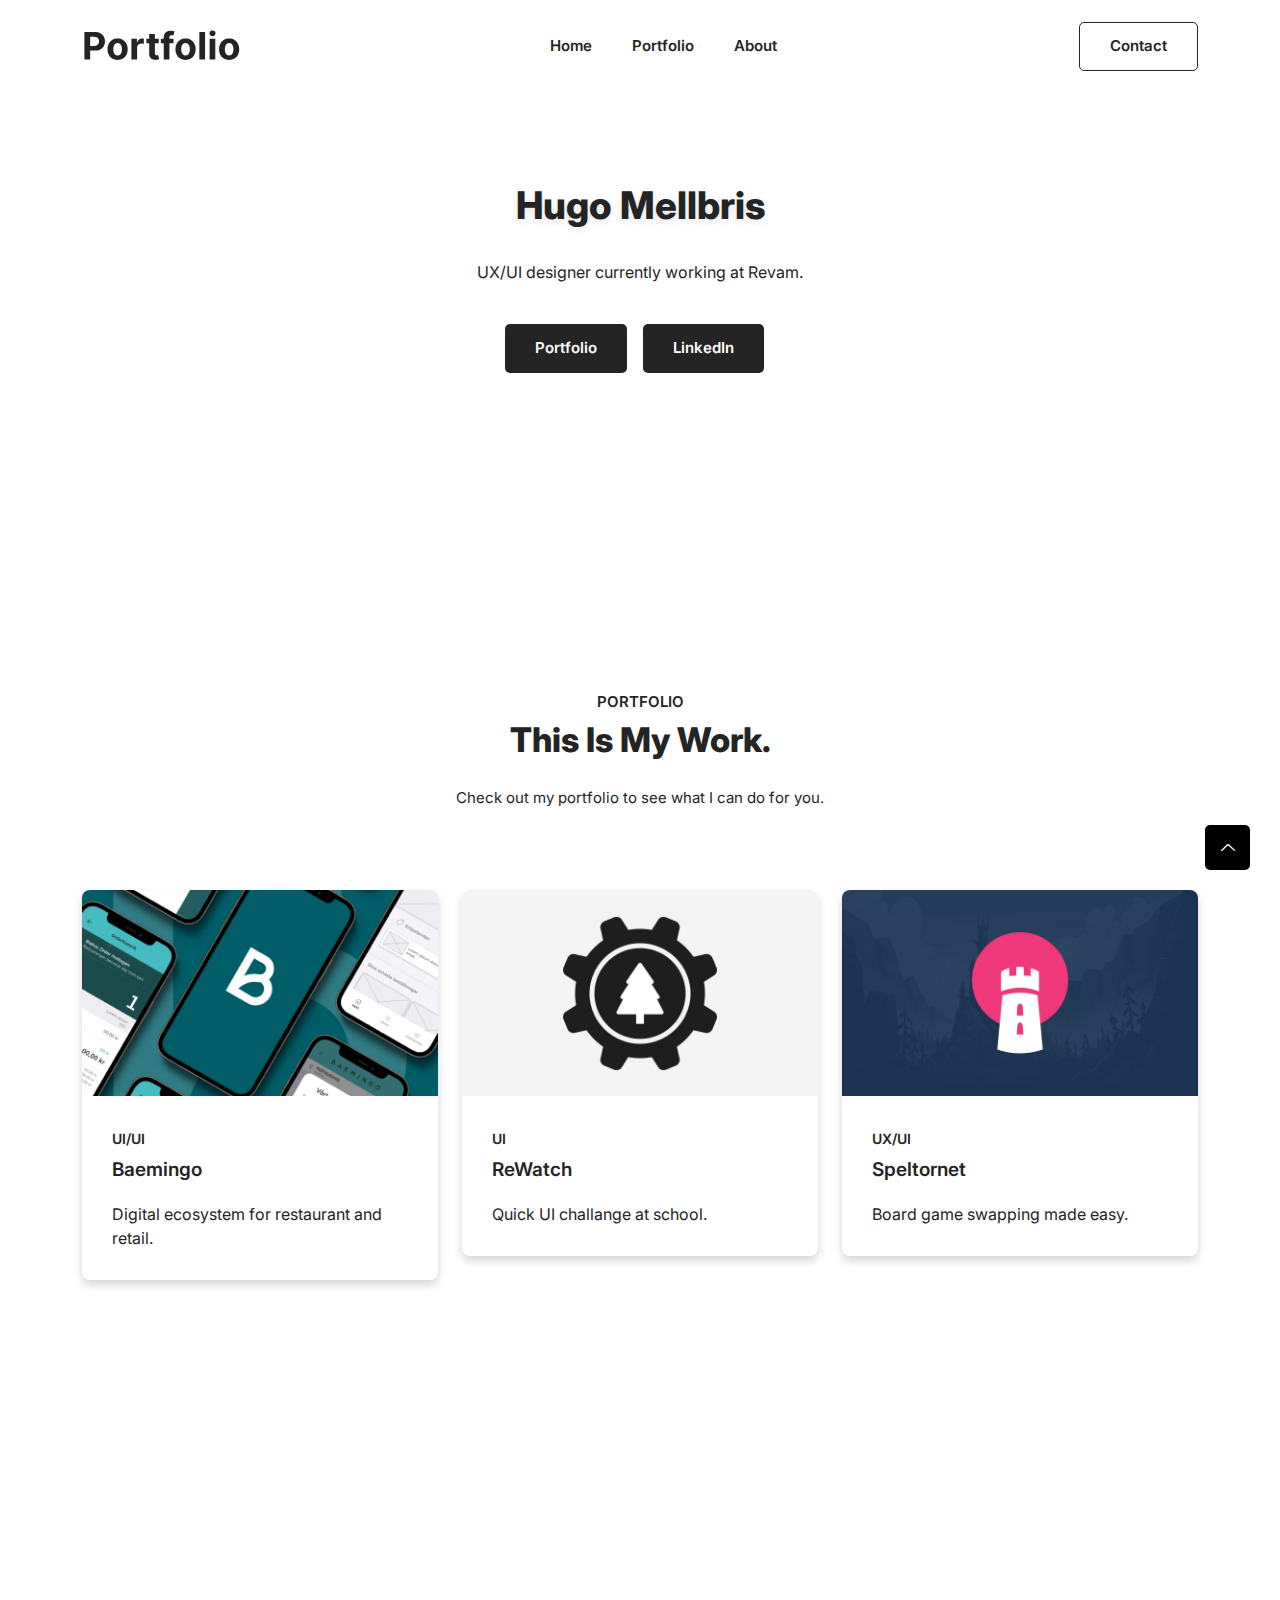
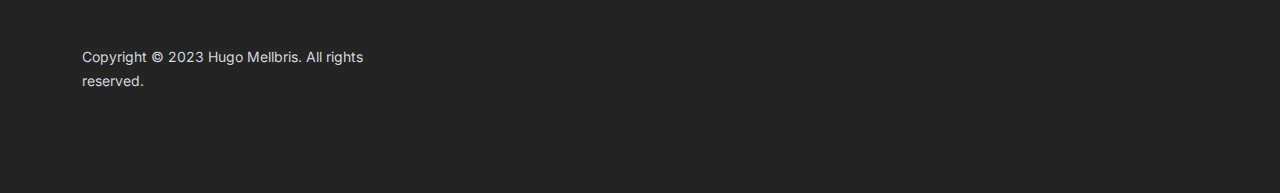
==== index.html @ cedd9313 "first commit" ====
<!DOCTYPE html>
<html class="no-js" lang="zxx">

<head>
    <meta charset="utf-8" />
    <meta http-equiv="x-ua-compatible" content="ie=edge" />
    <title>Hugo Mellbris | UX/UI designer</title>
    <meta name="description" content="" />
    <meta name="viewport" content="width=device-width, initial-scale=1" />
    <link rel="shortcut icon" type="image/x-icon" href="assets/images/favicon.png" />

    <!-- ========================= CSS here ========================= -->
    <link rel="stylesheet" href="assets/css/bootstrap.min.css" />
    <link rel="stylesheet" href="assets/css/LineIcons.2.0.css" />
    <link rel="stylesheet" href="assets/css/animate.css" />
    <link rel="stylesheet" href="assets/css/tiny-slider.css" />
    <link rel="stylesheet" href="assets/css/glightbox.min.css" />
    <link rel="stylesheet" href="assets/css/main.css" />

</head>

<body>
    <!--[if lte IE 9]>
      <p class="browserupgrade">
        You are using an <strong>outdated</strong> browser. Please
        <a href="https://browsehappy.com/">upgrade your browser</a> to improve
        your experience and security.
      </p>
    <![endif]-->

    <!-- Preloader -->
    <div class="preloader">
        <div class="preloader-inner">
            <div class="preloader-icon">
                <span></span>
                <span></span>
            </div>
        </div>
    </div>
    <!-- /End Preloader -->

    <!-- Start Header Area -->
    <header class="header navbar-area">
        <div class="container">
            <div class="row align-items-center">
                <div class="col-lg-12">
                    <div class="nav-inner">
                        <!-- Start Navbar -->
                        <nav class="navbar navbar-expand-lg">
                            <a class="navbar-brand" href="index.html">
                                <img src="assets/images/logo/white-logo.svg" alt="Logo">
                            </a>
                            <button class="navbar-toggler mobile-menu-btn" type="button" data-bs-toggle="collapse"
                                data-bs-target="#navbarSupportedContent" aria-controls="navbarSupportedContent"
                                aria-expanded="false" aria-label="Toggle navigation">
                                <span class="toggler-icon"></span>
                                <span class="toggler-icon"></span>
                                <span class="toggler-icon"></span>
                            </button>
                            <div class="collapse navbar-collapse sub-menu-bar" id="navbarSupportedContent">
                                <ul id="nav" class="navbar-nav ms-auto">
                                    <li class="nav-item">
                                        <a href="#home" class="page-scroll active"
                                            aria-label="Toggle navigation">Home</a>
                                    </li>
                                    <li class="nav-item">
                                        <a href="#blog" class="page-scroll"
                                            aria-label="Toggle navigation">Portfolio</a>
                                    </li>
                                    <li class="nav-item">
                                        <a href="#overview" class="page-scroll"
                                            aria-label="Toggle navigation">About</a>
                                    </li>
                                </ul>
                            </div> <!-- navbar collapse -->
                            <div class="button add-list-button">
                                <a href="mailto:hugo.mellbris@gmail.com" class="btn">Contact</a>
                            </div>
                        </nav>
                        <!-- End Navbar -->
                    </div>
                </div>
            </div> <!-- row -->
        </div> <!-- container -->
    </header>
    <!-- End Header Area -->

    <!-- Start Hero Area -->
    <section id="home" class="hero-area">
        <div class="container">
                    <div class="hero-content">
                        <h1 class="wow fadeInLeft" data-wow-delay=".4s">Hugo Mellbris</h1>
                        <p class="wow fadeInLeft" data-wow-delay=".6s">UX/UI designer currently working at Revam.</p>
                        <div class="button wow fadeInLeft" data-wow-delay=".8s">
                            <a href="#blog" class="btn "page-scroll></i> Portfolio</a>
                            <a href="https://www.linkedin.com/in/hugomellbris/" class="btn" target="_blank">LinkedIn</a>
                        </div>
                    </div>
        </div>
    </section>
    <!-- End Hero Area -->

    <!-- Start Blog Section Area -->
    <section id="blog" class="blog-section section">
        <div class="container">
            <div class="row">
                <div class="col-12">
                    <div class="section-title">
                        <h3 class="wow zoomIn" data-wow-delay=".2s">Portfolio</h3>
                        <h2 class="wow fadeInUp" data-wow-delay=".4s">This is my work.</h2>
                        <p class="wow fadeInUp" data-wow-delay=".6s">Check out my portfolio to see what I can do for you.</p>
                    </div>
                </div>
            </div>
            <div class="row">
                
                <div class="col-lg-4 col-md-6 col-12">
                    <!-- Start Single Blog -->
                    <div class="single-blog wow fadeInUp" data-wow-delay=".2s">
                        <div class="blog-img">
                            <a href="portfolio-baemingo.html">
                                <img src="portfolio/baemingo/card.jpg" alt="#">
                            </a>
                        </div>
                        <div class="blog-content">
                            <a class="category" href="portfolio-baemingo.html">UI/UI</a>
                            <h4>
                                <a href="portfolio-baemingo.html">Baemingo</a>
                            </h4>
                            <p>Digital ecosystem for restaurant and retail.</p>
                        </div>
                    </div>
                    <!-- End Single Blog -->
                </div>
                <div class="col-lg-4 col-md-6 col-12">
                    <!-- Start Single Blog -->
                    <div class="single-blog wow fadeInUp" data-wow-delay=".4s">
                        <div class="blog-img">
                            <a href="portfolio-rewatch.html">
                                <img src="portfolio/rewatch/card.jpg" alt="#">
                            </a>
                        </div>
                        <div class="blog-content">
                            <a class="category" href="portfolio-rewatch.html">UI</a>
                            <h4>
                                <a href="portfolio-rewatch.html">ReWatch</a>
                            </h4>
                            <p>Quick UI challange at school.</p>
                        </div>
                    </div>
                    <!-- End Single Blog -->
                </div>
                <div class="col-lg-4 col-md-6 col-12">
                    <!-- Start Single Blog -->
                    <div class="single-blog wow fadeInUp" data-wow-delay=".6s">
                        <div class="blog-img">
                            <a href="portfolio-speltornet.html">
                                <img src="portfolio/speltornet/card.jpg" alt="#">
                            </a>
                        </div>
                        <div class="blog-content">
                            <a class="category" href="portfolio-speltornet.html">UX/UI</a>
                            <h4>
                                <a href="portfolio-speltornet.html">Speltornet</a>
                            </h4>
                            <p>Board game swapping made easy.</p>
                        </div>
                    </div>
                    <!-- End Single Blog -->
                </div>
                <div class="col-lg-4 col-md-6 col-12">
                    <!-- Start Single Blog -->
                    <div class="single-blog wow fadeInUp" data-wow-delay=".6s">
                        <div class="blog-img">
                            <a href="portfolio-packetup.html">
                                <img src="portfolio/packetup/card.jpg" alt="#">
                            </a>
                        </div>
                        <div class="blog-content">
                            <a class="category" href="portfolio-packetup.html">UX/UI</a>
                            <h4>
                                <a href="portfolio-packetup.html">PacketUp</a>
                            </h4>
                            <p>All-in-one shipping service.</p>
                        </div>
                    </div>
                    <!-- End Single Blog -->
                </div>
                <div class="col-lg-4 col-md-6 col-12">
                    <!-- Start Single Blog -->
                    <div class="single-blog wow fadeInUp" data-wow-delay=".6s">
                        <div class="blog-img">
                            <a href="portfolio-startupdapp.html">
                                <img src="portfolio/startupdapp/card.jpg" alt="#">
                            </a>
                        </div>
                        <div class="blog-content">
                            <a class="category" href="portfolio-startupdapp.html">UI</a>
                            <h4>
                                <a href="portfolio-startupdapp.html">StartUp'd! App</a>
                            </h4>
                            <p>Companion to the desktop version</p>
                        </div>
                    </div>
                    <!-- End Single Blog -->
                </div>
                <div class="col-lg-4 col-md-6 col-12">
                    <!-- Start Single Blog -->
                    <div class="single-blog wow fadeInUp" data-wow-delay=".6s">
                        <div class="blog-img">
                            <a href="portfolio-startupd.html">
                                <img src="portfolio/startupd/card.jpg" alt="#">
                            </a>
                        </div>
                        <div class="blog-content">
                            <a class="category" href="portfolio-startupd.html">UX/UI</a>
                            <h4>
                                <a href="portfolio-startupd.html">StartUp'd!</a>
                            </h4>
                            <p>Digital tool for business startups.</p>
                        </div>
                    </div>
                    <!-- End Single Blog -->
                </div>
            </div>
        </div>
    </section>
    <!-- End Blog Section Area -->

    <!-- Start App Info Area -->
    <section id="overview" class="app-info section">
        <div class="container">
            <div class="section-title">
                <h3 class="wow zoomIn" data-wow-delay=".2s">About me</h3>
                <h2 class="wow fadeInUp" data-wow-delay=".4s">Hey, I'm Hugo.</h2>
            </div>
            <div class="info-one style2">
                <div class="row align-items-center">
                    <div class="col-lg-6 col-md-12 col-12">
                        <div class="info-image wow fadeInLeft" data-wow-delay=".3s">
                            <img class="ss1" src="assets/images/hugo.jpg" alt="#">
                        </div>
                    </div>
                    <div class="col-lg-6 col-md-12 col-12">
                        <!-- Start Info Text -->
                        <div class="info-text wow fadeInRight" data-wow-delay=".5s">
                            <h2>Hello there!</h2>
                            <p>My name is Hugo Mellbris and I am a graduated UX designer from the Stockholm Institute of Technology, currently working at Revam.</p>
                            <p>I have always had an aesthetic interest, both in form and image as well as film and music. During junior high school, I became interested in graphic design when I did an internship at an advertising agency in my hometown Visby. My supervisor let me influence graphics that actually ended up in print. Those two weeks became the entrance to a new type of thinking.</p>
                            <p>After high school, I started working in the restaurant industry and continued doing so for 12 years. During this time I never let go of the idea of ​​design itself, it was somewhere in my subconscious I guess.</p>
                            <p>I slowly but surely began to think along the lines of how to develop and streamline different types of services and platforms but didn't have a direct label for it. By chance, an acquaintance told me about UX design and recommended I look up the concept. And here I am now - a graduate UX designer!</p>
                            <p>I find a great commitment to sustainability, whether it concerns the environment or digital services and everything in between. I strongly believe in designing sustainably as soon as possible, both for services, people, and the world.</p>
                            <p>My other interests mainly revolve around e-sports, training, and football. When I'm not sitting in front of the computer or lifting weights at the gym, I enjoy traveling the world and discovering new places. In the future, I would like to work in the gaming industry or with environmental projects.</p>
                            <p>If you want to know more about me, do not hesitate to get in touch!</p>
                            <p><b>Well met, Hugo</b></p>
                        </div>
                        <!-- End Info Text -->
                    </div>
                </div>
            </div>
        </div>
    </section>
    <!-- End App Info Area -->

        <!-- Start Footer Area -->
        <footer class="footer">
            <!-- Start Footer Top -->
            <div class="footer-top">
                <div class="container">
                    <div class="row">
                        <div class="col-lg-4 col-md-4 col-12">
                            <!-- Single Widget -->
                            <div class="single-footer f-about">
                                <p>Copyright © 2023 Hugo Mellbris. All rights reserved.</p>
                            </div>
                            <!-- End Single Widget -->
                        </div>
                        
                    </div>
                </div>
            </div>
            <!--/ End Footer Top -->
    
        </footer>
        <!--/ End Footer Area -->

    <!-- ========================= scroll-top ========================= -->
    <a href="#" class="scroll-top">
        <i class="lni lni-chevron-up"></i>
    </a>

    <!-- ========================= JS here ========================= -->
    <script src="assets/js/bootstrap.min.js"></script>
    <script src="assets/js/wow.min.js"></script>
    <script src="assets/js/tiny-slider.js"></script>
    <script src="assets/js/glightbox.min.js"></script>
    <script src="assets/js/count-up.min.js"></script>
    <script src="assets/js/main.js"></script>
    <script type="text/javascript">
        //======== tiny slider
        tns({
            container: '.client-logo-carousel',
            autoplay: true,
            autoplayButtonOutput: false,
            mouseDrag: true,
            gutter: 15,
            nav: false,
            controls: false,
            responsive: {
                0: {
                    items: 1,
                },
                540: {
                    items: 2,
                },
                768: {
                    items: 3,
                },
                992: {
                    items: 4,
                }
            }
        });

        //========= testimonial 
        tns({
            container: '.testimonial-slider',
            items: 3,
            slideBy: 'page',
            autoplay: false,
            mouseDrag: true,
            gutter: 0,
            nav: true,
            controls: false,
            controlsText: ['<i class="lni lni-arrow-left"></i>', '<i class="lni lni-arrow-right"></i>'],
            responsive: {
                0: {
                    items: 1,
                },
                540: {
                    items: 1,
                },
                768: {
                    items: 1,
                },
                992: {
                    items: 1,
                },
                1170: {
                    items: 1,
                }
            }
        });

        //====== counter up 
        var cu = new counterUp({
            start: 0,
            duration: 2000,
            intvalues: true,
            interval: 100,
            append: " ",
        });
        cu.start();
    </script>
</body>

</html>
---- assets/css/tiny-slider.css ----
.tns-outer{padding:0!important}.tns-outer [hidden]{display:none!important}.tns-outer [aria-controls],.tns-outer [data-action]{cursor:pointer}.tns-slider{-webkit-transition:all 0s;-moz-transition:all 0s;transition:all 0s}.tns-slider>.tns-item{-webkit-box-sizing:border-box;-moz-box-sizing:border-box;box-sizing:border-box}.tns-horizontal.tns-subpixel{white-space:nowrap}.tns-horizontal.tns-subpixel>.tns-item{display:inline-block;vertical-align:top;white-space:normal}.tns-horizontal.tns-no-subpixel:after{content:'';display:table;clear:both}.tns-horizontal.tns-no-subpixel>.tns-item{float:left}.tns-horizontal.tns-carousel.tns-no-subpixel>.tns-item{margin-right:-100%}.tns-no-calc{position:relative;left:0}.tns-gallery{position:relative;left:0;min-height:1px}.tns-gallery>.tns-item{position:absolute;left:-100%;-webkit-transition:transform 0s,opacity 0s;-moz-transition:transform 0s,opacity 0s;transition:transform 0s,opacity 0s}.tns-gallery>.tns-slide-active{position:relative;left:auto!important}.tns-gallery>.tns-moving{-webkit-transition:all .25s;-moz-transition:all .25s;transition:all .25s}.tns-autowidth{display:inline-block}.tns-lazy-img{-webkit-transition:opacity .6s;-moz-transition:opacity .6s;transition:opacity .6s;opacity:.6}.tns-lazy-img.tns-complete{opacity:1}.tns-ah{-webkit-transition:height 0s;-moz-transition:height 0s;transition:height 0s}.tns-ovh{overflow:hidden}.tns-visually-hidden{position:absolute;left:-10000em}.tns-transparent{opacity:0;visibility:hidden}.tns-fadeIn{opacity:1;filter:alpha(opacity=100);z-index:0}.tns-normal,.tns-fadeOut{opacity:0;filter:alpha(opacity=0);z-index:-1}.tns-vpfix{white-space:nowrap}.tns-vpfix>div,.tns-vpfix>li{display:inline-block}.tns-t-subp2{margin:0 auto;width:310px;position:relative;height:10px;overflow:hidden}.tns-t-ct{width:2333.3333333%;width:-webkit-calc(100% * 70/3);width:-moz-calc(100% * 70/3);width:calc(100% * 70/3);position:absolute;right:0}.tns-t-ct:after{content:'';display:table;clear:both}.tns-t-ct>div{width:1.4285714%;width:-webkit-calc(100%/70);width:-moz-calc(100%/70);width:calc(100%/70);height:10px;float:left}
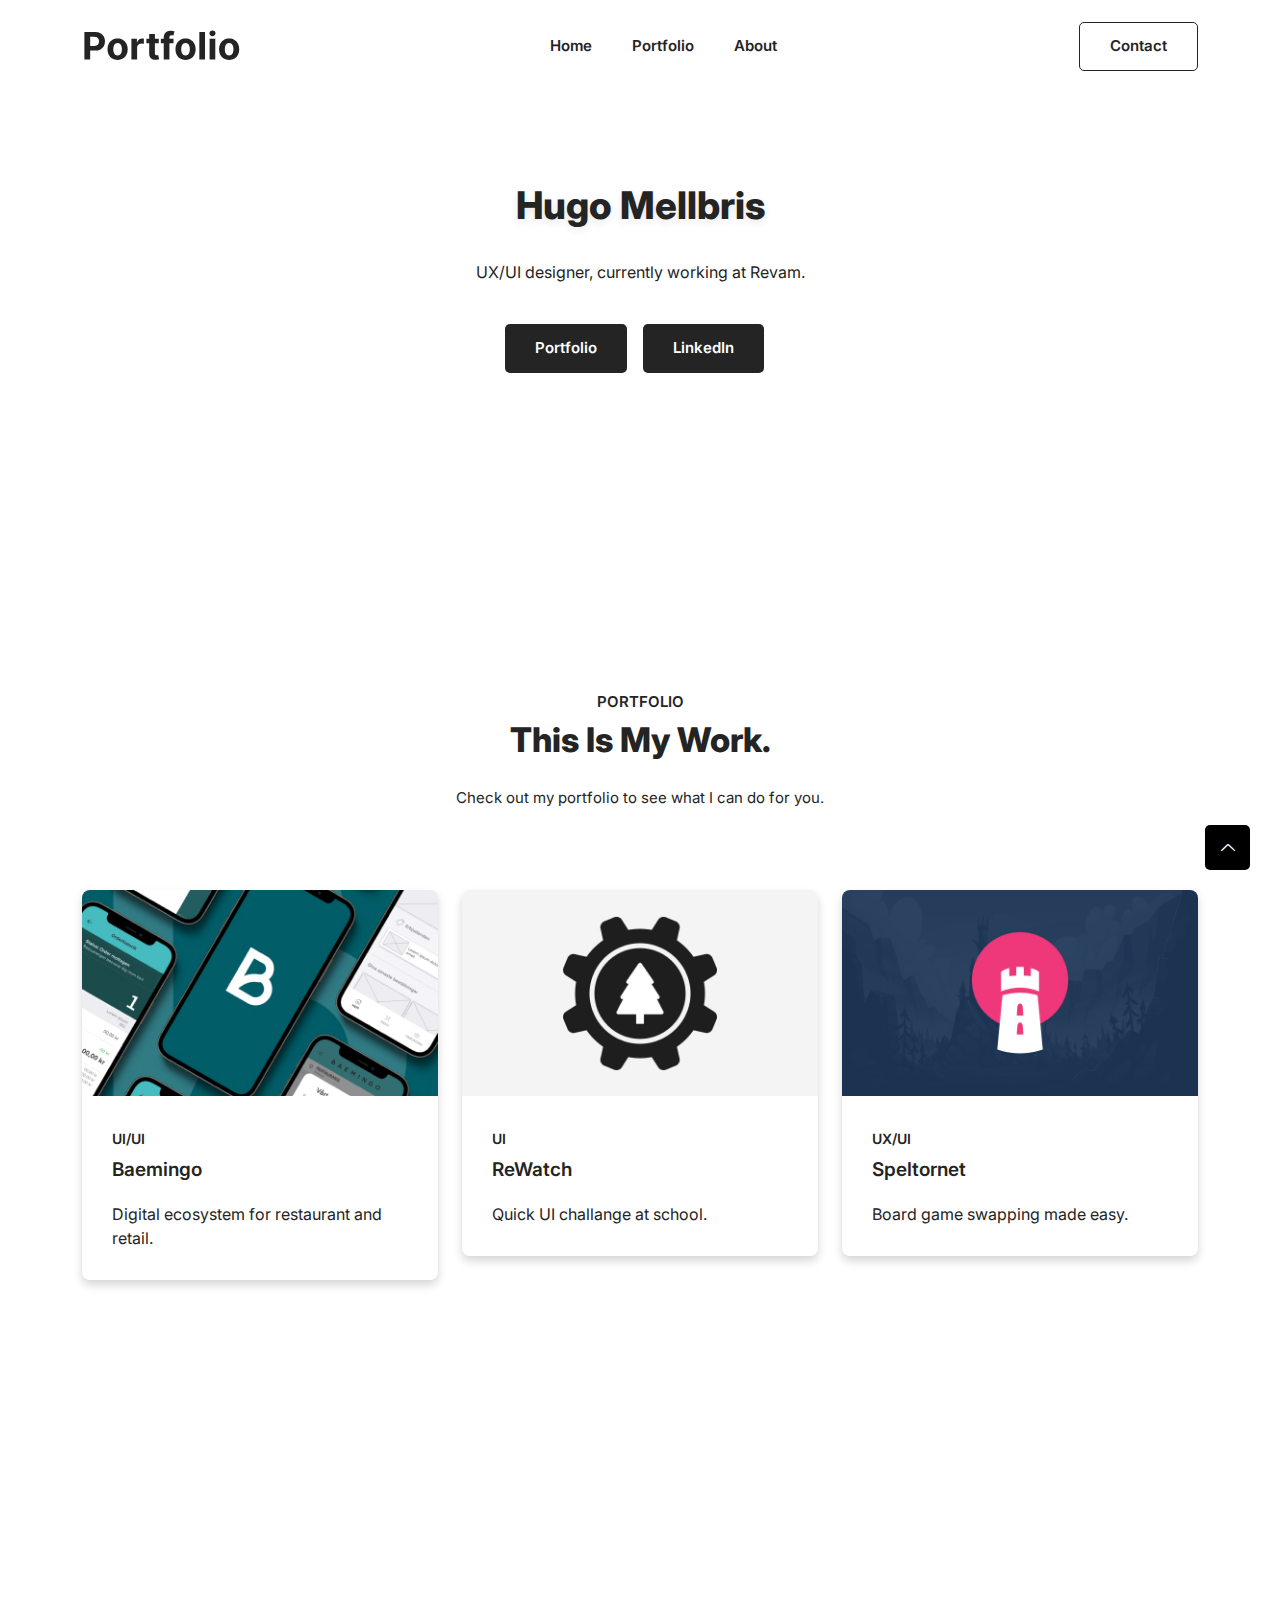
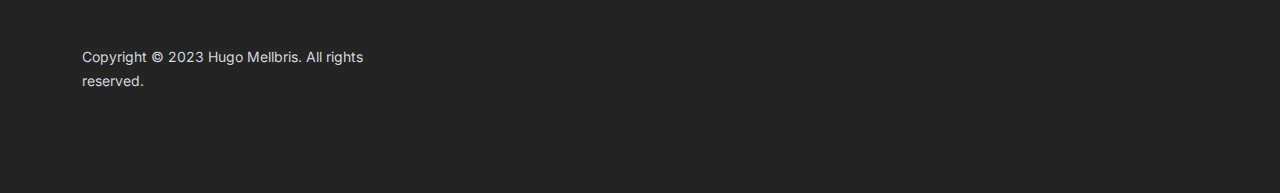
==== commit 0772715c: "Update index.html" ====
--- a/index.html
+++ b/index.html
@@ -90,7 +90,7 @@
         <div class="container">
                     <div class="hero-content">
                         <h1 class="wow fadeInLeft" data-wow-delay=".4s">Hugo Mellbris</h1>
-                        <p class="wow fadeInLeft" data-wow-delay=".6s">UX/UI designer currently working at Revam.</p>
+                        <p class="wow fadeInLeft" data-wow-delay=".6s">UX/UI designer, currently working at Revam.</p>
                         <div class="button wow fadeInLeft" data-wow-delay=".8s">
                             <a href="#blog" class="btn "page-scroll></i> Portfolio</a>
                             <a href="https://www.linkedin.com/in/hugomellbris/" class="btn" target="_blank">LinkedIn</a>
@@ -245,7 +245,7 @@
                         <!-- Start Info Text -->
                         <div class="info-text wow fadeInRight" data-wow-delay=".5s">
                             <h2>Hello there!</h2>
-                            <p>My name is Hugo Mellbris and I am a graduated UX designer from the Stockholm Institute of Technology, currently working at Revam.</p>
+                            <p>My name is Hugo Mellbris and I am a UX designer, living in Stockholm, currently working at Revam.</p>
                             <p>I have always had an aesthetic interest, both in form and image as well as film and music. During junior high school, I became interested in graphic design when I did an internship at an advertising agency in my hometown Visby. My supervisor let me influence graphics that actually ended up in print. Those two weeks became the entrance to a new type of thinking.</p>
                             <p>After high school, I started working in the restaurant industry and continued doing so for 12 years. During this time I never let go of the idea of ​​design itself, it was somewhere in my subconscious I guess.</p>
                             <p>I slowly but surely began to think along the lines of how to develop and streamline different types of services and platforms but didn't have a direct label for it. By chance, an acquaintance told me about UX design and recommended I look up the concept. And here I am now - a graduate UX designer!</p>
--- a/assets/css/main.css
+++ b/assets/css/main.css
@@ -1038,14 +1038,14 @@
 
 @media only screen and (min-width: 768px) and (max-width: 991px) {
   .section {
-    padding-top: 60px;
+    padding-top: 200px;
     padding-bottom: 60px;
   }
 }
 
 @media (max-width: 767px) {
   .section {
-    padding-top: 50px;
+    padding-top: 200px;
     padding-bottom: 50px;
   }
 }
@@ -1439,7 +1439,7 @@
     padding: 18px 0 !important;
   }
   .header .mobile-menu-btn .toggler-icon {
-    background-color: #fff;
+    background-color: #242424;
   }
   .header .button {
     margin: 0 !important;
@@ -1536,7 +1536,7 @@
     padding: 18px 0 !important;
   }
   .header .mobile-menu-btn .toggler-icon {
-    background-color: #fff;
+    background-color: #242424;
   }
   .header .navbar-collapse {
     position: absolute;
@@ -3191,7 +3191,7 @@
 
 @media (max-width: 767px) {
   .blog-single .post-title {
-    line-height: 26px;
+    line-height: auto;
   }
 }
 
@@ -3282,7 +3282,7 @@
 
 blockquote .icon i {
   font-size: 32px;
-  color: #ff6b81;
+  color: #242424;
   display: block;
   margin-bottom: 20px;
 }
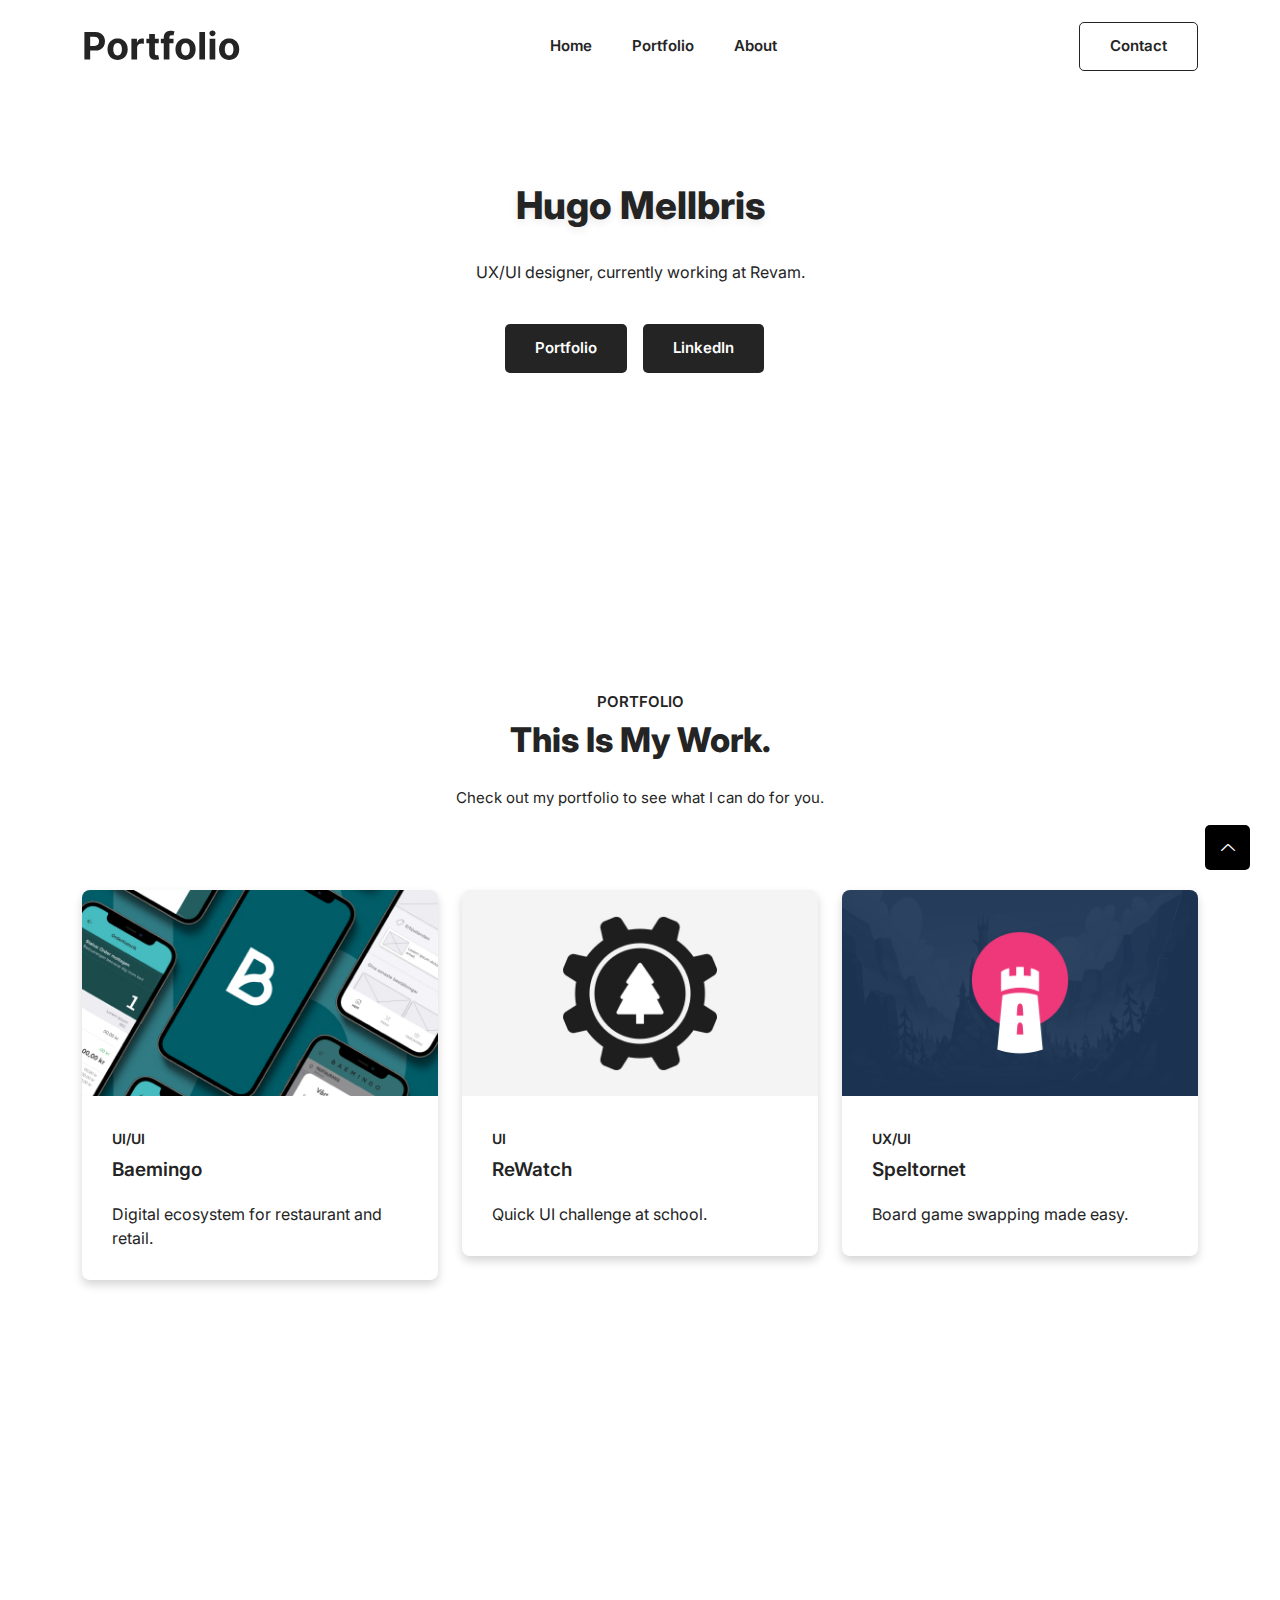
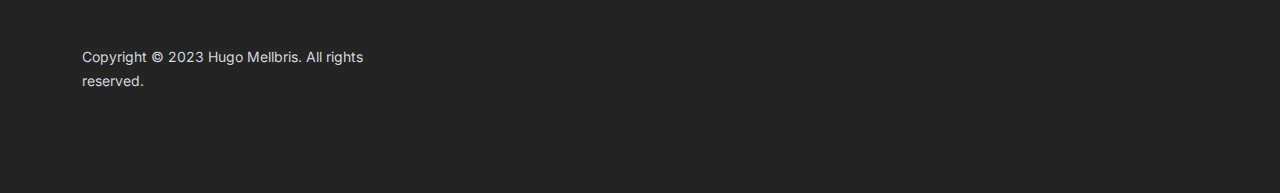
==== commit 1cb7a211: "Update index.html" ====
--- a/index.html
+++ b/index.html
@@ -145,7 +145,7 @@
                             <h4>
                                 <a href="portfolio-rewatch.html">ReWatch</a>
                             </h4>
-                            <p>Quick UI challange at school.</p>
+                            <p>Quick UI challenge at school.</p>
                         </div>
                     </div>
                     <!-- End Single Blog -->
